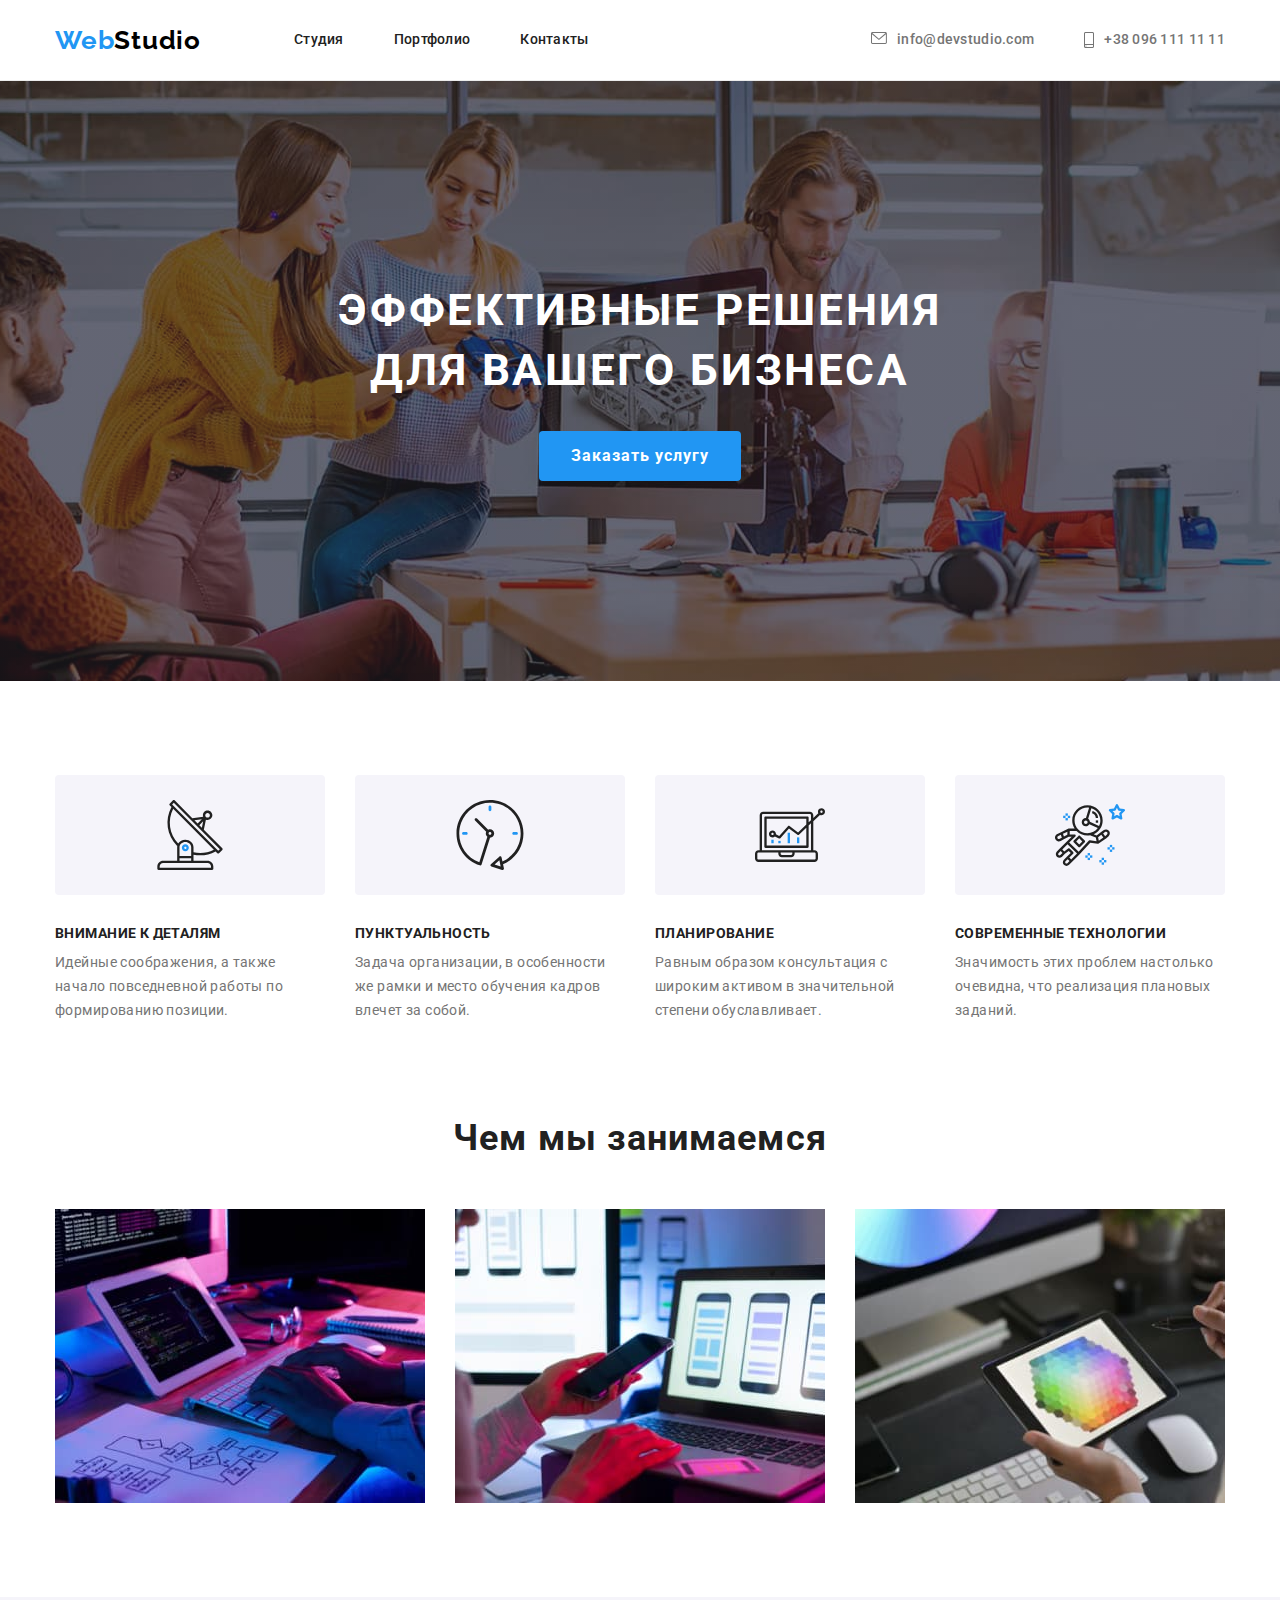
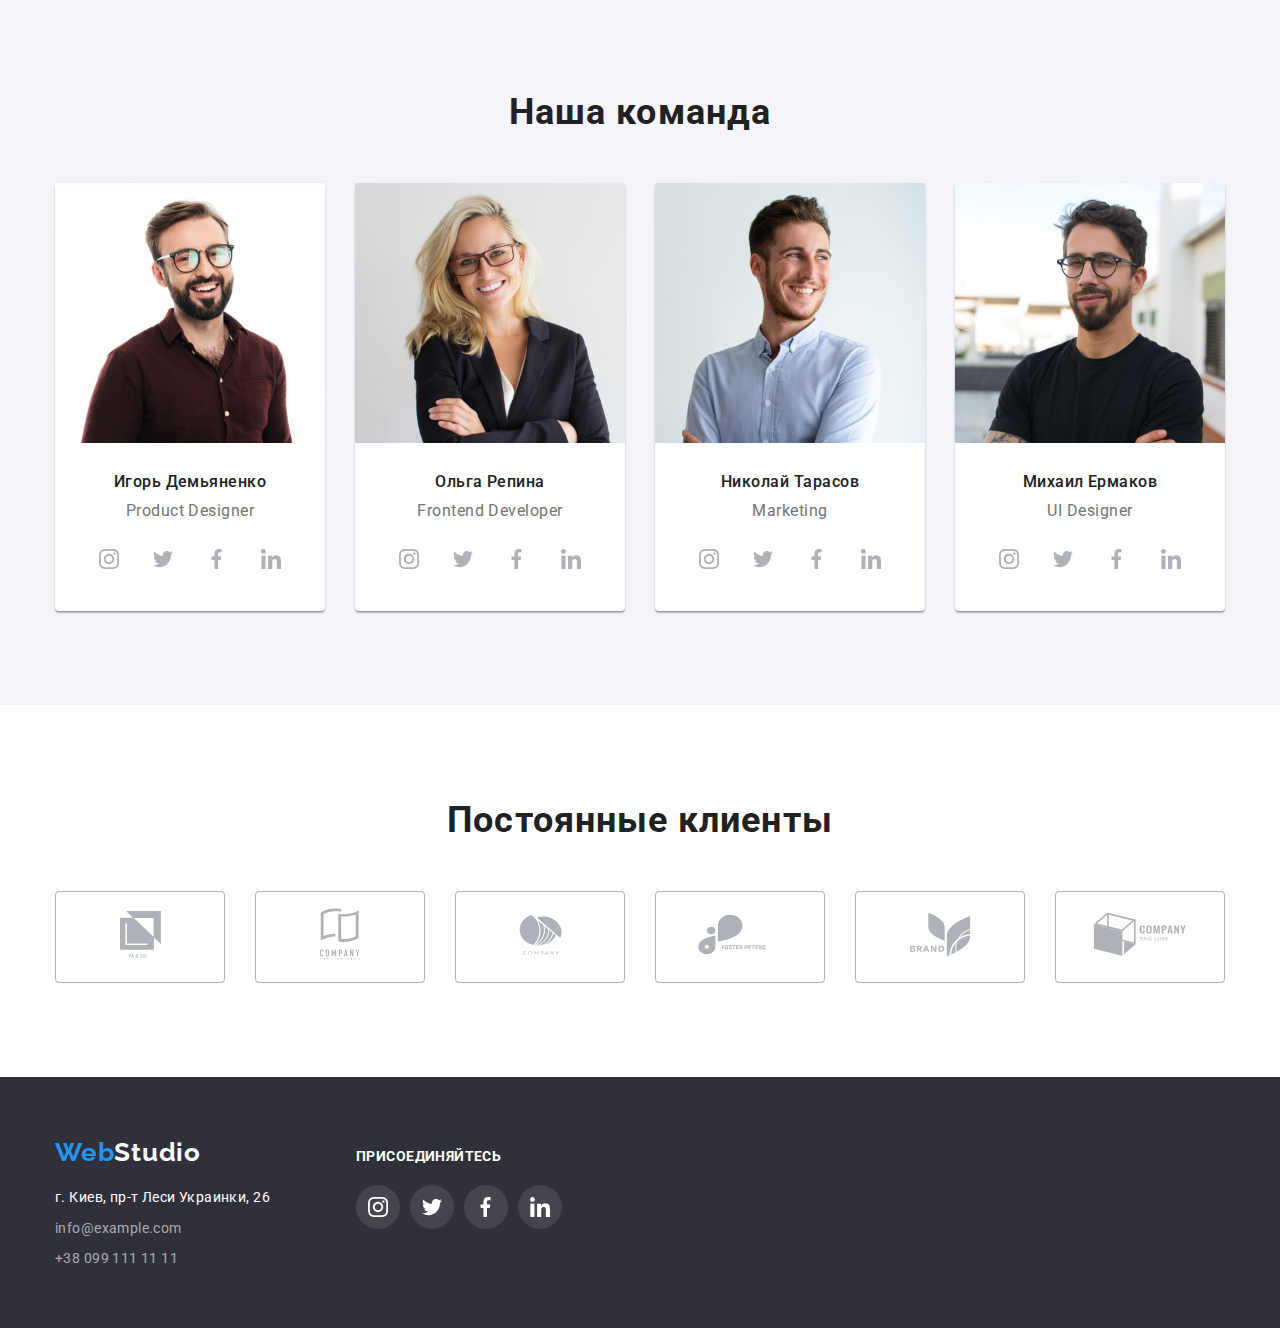
==== index.html @ d99b5629 "Copy hw4" ====
<!DOCTYPE html>
    <html lang="ru">
    <head>
        <meta charset="UTF-8">
        <meta http-equiv="X-UA-Compatible" content="IE=edge">
        <meta name="viewport" content="width=device-width, initial-scale=1.0">
        <title>WebStudio</title>
        <link rel="preconnect" href="https://fonts.googleapis.com">
        <link rel="preconnect" href="https://fonts.gstatic.com" crossorigin>
        <link href="https://fonts.googleapis.com/css2?family=Raleway:wght@700&family=Roboto:wght@400;500;700;900&display=swap" rel="stylesheet">
        <link rel="stylesheet" href="https://cdnjs.cloudflare.com/ajax/libs/modern-normalize/1.1.0/modern-normalize.min.css">
        <link rel="stylesheet" href="./css/styles.css">
    </head>
    <body>
        <!-- Header-->
        
        <header class="header">
            <div class="container">
                <nav class="nav">
                    <a class="logo" href="./index.html"><span class="logo-mod-color">Web</span>Studio</a>
                    <ul class="site-nav">
                        <li class="site-nav-item"><a href="" class="site-nav-link">Студия</a></li>
                        <li class="site-nav-item"><a href="./portfolio.html" class="site-nav-link">Портфолио</a></li>
                        <li class="site-nav-item"><a href="" class="site-nav-link">Контакты</a></li>
                    </ul>
                </nav>
                <ul class="contacts">
                    <li class="contacts-item">
                        <a href="mailto:info@devstudio.com" class="contacts-link mail">
                        <svg class="contacts-link-icon" width="16" height="12">
                            <use href="./images/icons.svg#icon-mail">
                            </use>
                        </svg>
                        info@devstudio.com</a></li>
                    <li class="contacts-item"><a href="tel:+380961111111" class="contacts-link phone">
                        <svg class="contacts-link-icon" width="10" height="16">
                            <use href="./images/icons.svg#icon-smartphone">
                            </use>
                        </svg>
                        +38 096 111 11 11</a></li>
                    
                </ul>
            </div>
        </header>


        
        <!-- Main -->

        <main class="main">
            <section class="hero">
                <h1 class="hero-title">Эффективные решения <br>для вашего бизнеса</h1>
                <button type="button" class="button">Заказать услугу</button>
            </section>


        
            <!-- Advantages block -->

            <section class="section advantages">
                <div class="container">
                    <h2 class="section-title advantages visually-hidden">Наши преимущества</h2>
                    <ul class="advantages-section-list">
                        <li class="advantages-section-item antenna">
                            <div class="advantages-section-item-svg-background">
                                <svg class="advantages-section-item-icon" width="70">
                                    <use href=".//images/icons.svg#icon-antenna"></use>
                                </svg>
                            </div>                            
                            <h3 class="advantages-section-title">Внимание к деталям</h3>
                            <p class="advantages-section-text">
                                Идейные соображения, а также начало повседневной работы по формированию позиции.
                            </p>
                        </li>
                        <li class="advantages-section-item clock">
                            <div class="advantages-section-item-svg-background">
                                <svg class="advantages-section-item-icon" width="70">
                                    <use href=".//images/icons.svg#icon-clock" width="70"></use>
                                </svg>
                            </div>
                            <h3 class="advantages-section-title">Пунктуальность</h3>
                            <p class="advantages-section-text">
                                Задача организации, в особенности же рамки и место обучения кадров влечет за собой.
                            </p>
                        </li>
                        <li class="advantages-section-item diagram">
                            <div class="advantages-section-item-svg-background">
                                <svg class="advantages-section-item-icon" width="70">
                                    <use href=".//images/icons.svg#icon-diagram" width="70"></use>
                                </svg>
                            </div>
                            <h3 class="advantages-section-title">Планирование</h3>
                            <p class="advantages-section-text">
                                Равным образом консультация с широким активом в значительной степени обуславливает.
                            </p>
                        </li>
                        <li class="advantages-section-item astronaut">
                            <div class="advantages-section-item-svg-background">
                                <svg class="advantages-section-item-icon" width="70">
                                    <use href=".//images/icons.svg#icon-astronaut" width="70"></use>
                                </svg>
                            </div>
                            <h3 class="advantages-section-title">Современные технологии</h3>
                            <p class="advantages-section-text">
                                Значимость этих проблем настолько очевидна, что реализация плановых заданий.
                            </p>
                        </li>
                    </ul>
                </div>
            </section>
        
            <!--What we do block-->

            <section class="section works">
                <div class="container">
                    <h2 class="section-title works">Чем мы занимаемся</h2>
                    <ul class="our-works-list">
                        <li>
                            <img src="./images/our-works-images/img1.jpg" alt="Изображение работы 1" width="370">
                        </li>
                        <li>
                            <img src="./images/our-works-images/img2.jpg" alt="Изображение работы 2" width="370">
                        </li>
                        <li>
                            <img src="./images/our-works-images/img3.jpg" alt="Изображение работы 3" width="370">
                        </li>
                    </ul>
                </div>
            </section>

        

            <!--Our team block-->
        
            <section class="section our-team">
                <h2 class="our-team-section-title">Наша команда</h2>
                <div class="container">
                    <ul class="our-team-section-list">
                        <li class="our-team-section-list-item card">
                            <img class="our-team-section-photo" src="./images/our-team-images/img1.jpg" alt="Фото Игорь Демьяненко" width="270">
                            <div class="our-team-section-list-item-text">
                                <h3 class="our-team-member-name">Игорь Демьяненко</h3>
                                <p class="our-team-member-position">Product Designer</p>
                                <ul class="social-media-list">
                                    <li class="social-media-item">
                                        <a href="">
                                            <svg class="social-media-icon" width="20" height="20">
                                                <use href="./images/icons.svg#icon-instagram"></use>
                                            </svg>
                                        </a>   
                                    </li>
                                    <li class="social-media-item">
                                        <a href="">
                                            <svg class="social-media-icon" width="20" height="20">
                                                <use href="./images/icons.svg#icon-twitter"></use>
                                            </svg>
                                        </a>
                                    </li>
                                    <li class="social-media-item">
                                        <a href="">
                                            <svg class="social-media-icon" width="20" height="20">
                                                <use href="./images/icons.svg#icon-facebook"></use>
                                            </svg>
                                        </a>                                        
                                    </li>
                                    <li class="social-media-item">
                                        <a href="">
                                            <svg class="social-media-icon" width="20" height="20">
                                                <use href="./images/icons.svg#icon-linkedin"></use>
                                            </svg>
                                        </a>                                        
                                    </li>
                                </ul>
                            </div>
                            
                        </li>
                        <li class="our-team-section-list-item card">
                            <img class="our-team-section-photo" src="./images/our-team-images/img2.jpg" alt="Фото Ольга Репина" width="270">
                            <div class="our-team-section-list-item-text">
                                <h3 class="our-team-member-name">Ольга Репина</h3>
                                <p class="our-team-member-position">Frontend Developer</p>
                                <ul class="social-media-list">
                                    <li class="social-media-item">
                                        <a href="">
                                            <svg class="social-media-icon" width="20" height="20">
                                                <use href="./images/icons.svg#icon-instagram"></use>
                                            </svg>
                                        </a>
                                    </li>
                                    <li class="social-media-item">
                                        <a href="">
                                            <svg class="social-media-icon" width="20" height="20">
                                                <use href="./images/icons.svg#icon-twitter"></use>
                                            </svg>
                                        </a>
                                    </li>
                                    <li class="social-media-item">
                                        <a href="">
                                            <svg class="social-media-icon" width="20" height="20">
                                                <use href="./images/icons.svg#icon-facebook"></use>
                                            </svg>
                                        </a>
                                    </li>
                                    <li class="social-media-item">
                                        <a href="">
                                            <svg class="social-media-icon" width="20" height="20">
                                                <use href="./images/icons.svg#icon-linkedin"></use>
                                            </svg>
                                        </a>
                                    </li>
                                </ul>
                            </div>                            
                        </li>
                        <li class="our-team-section-list-item card">
                            <img class="our-team-section-photo" src="./images/our-team-images/img3.jpg" alt="Фото Николай Тарасов" width="270">
                            <div class="our-team-section-list-item-text">
                                <h3 class="our-team-member-name">Николай Тарасов</h3>
                                <p class="our-team-member-position">Marketing</p>
                                <ul class="social-media-list">
                                    <li class="social-media-item">
                                        <a href="">
                                            <svg class="social-media-icon" width="20" height="20">
                                                <use href="./images/icons.svg#icon-instagram"></use>
                                            </svg>
                                        </a>   
                                    </li>
                                    <li class="social-media-item">
                                        <a href="">
                                            <svg class="social-media-icon" width="20" height="20">
                                                <use href="./images/icons.svg#icon-twitter"></use>
                                            </svg>
                                        </a>
                                    </li>
                                    <li class="social-media-item">
                                        <a href="">
                                            <svg class="social-media-icon" width="20" height="20">
                                                <use href="./images/icons.svg#icon-facebook"></use>
                                            </svg>
                                        </a>                                        
                                    </li>
                                    <li class="social-media-item">
                                        <a href="">
                                            <svg class="social-media-icon" width="20" height="20">
                                                <use href="./images/icons.svg#icon-linkedin"></use>
                                            </svg>
                                        </a>                                        
                                    </li>
                                </ul>
                            </div>
                            
                        </li>
                        <li class="our-team-section-list-item card">
                            <img class="our-team-section-photo" src="./images/our-team-images/img4.jpg" alt="Фото Михаил Ермаков" width="270">
                            <div class="our-team-section-list-item-text">
                                <h3 class="our-team-member-name">Михаил Ермаков</h3>
                                <p class="our-team-member-position">UI Designer</p>
                                <ul class="social-media-list">
                                    <li class="social-media-item">
                                        <a href="">
                                            <svg class="social-media-icon" width="20" height="20">
                                                <use href="./images/icons.svg#icon-instagram"></use>
                                            </svg>
                                        </a>
                                    </li>
                                    <li class="social-media-item">
                                        <a href="">
                                            <svg class="social-media-icon" width="20" height="20">
                                                <use href="./images/icons.svg#icon-twitter"></use>
                                            </svg>
                                        </a>
                                    </li>
                                    <li class="social-media-item">
                                        <a href="">
                                            <svg class="social-media-icon" width="20" height="20">
                                                <use href="./images/icons.svg#icon-facebook"></use>
                                            </svg>
                                        </a>
                                    </li>
                                    <li class="social-media-item">
                                        <a href="">
                                            <svg class="social-media-icon" width="20" height="20">
                                                <use href="./images/icons.svg#icon-linkedin"></use>
                                            </svg>
                                        </a>
                                    </li>
                                </ul>
                            </div>   
                        </li>
                    </ul>
                </div>
            </section>


            <!-- Our clients -->
            <section class="section our-clients">
                <div class="container">
                    <h2 class="section-title clients">Постоянные клиенты</h2>
                        <ul class="our-clients-list">
                            <li class="our-clients-list-item">
                                <a href="" class="our-clients-list-item-link">
                                    <svg class="our-clients-icon" width="41" height="47">
                                        <use href="./images/icons.svg#icon-group"></use>
                                    </svg>
                                </a>                                
                            </li>
                            <li class="our-clients-list-item">
                                <a href="">
                                    <svg class="our-clients-icon" width="40" height="52">
                                        <use href="./images/icons.svg#icon-group-1"></use>
                                    </svg>
                                </a>                                
                            </li>
                            <li class="our-clients-list-item">
                                <a href="">
                                    <svg class="our-clients-icon" width="43" height="41">
                                        <use href="./images/icons.svg#icon-group-2"></use>
                                    </svg>
                                </a>                                
                            </li>
                            <li class="our-clients-list-item">
                                <a href="">
                                    <svg class="our-clients-icon" width="84" height="41">
                                        <use href="./images/icons.svg#icon-group-3"></use>
                                    </svg>
                                </a>                                
                            </li>
                            <li class="our-clients-list-item">
                                <a href="">
                                    <svg class="our-clients-icon" width="63" height="45">
                                        <use href="./images/icons.svg#icon-group-4"></use>
                                    </svg>
                                </a>                                
                            </li>
                            <li class="our-clients-list-item">
                                <a href="">
                                    <svg class="our-clients-icon" width="94" height="44">
                                        <use href="./images/icons.svg#icon-group-5"></use>
                                    </svg>
                                </a>                                
                            </li>
                        </ul>
                </div>
            </section>
        </main>
        
        

        <!-- Footer  -->

        <footer class="footer">
            <div class="container">
                <div class="footer-address-section">
                    <a class="logo bottom" href="./index.html"><span class="logo-mod-color">Web</span>Studio</a>
                    <address>
                        <ul class="address">
                            <li class="address-list-item"><a href="https://goo.gl/maps/eCUYpjaDpkrnBJZcA" target="_blank"
                                    rel="noopener noreferrer" class="adress-location">г. Киев, пр-т
                                    Леси
                                    Украинки, 26</a></li>
                            <li class="address-list-item"><a href="mailto:info@example.com"
                                    class="adress-contacts-link">info@example.com</a></li>
                            <li class="address-list-item"><a href="tel:+380991111111" class="adress-contacts-link">+38 099 111 11 11</a>
                            </li>
                        </ul>
                    </address>
                </div>
                <div class="footer-social-media-section">
                    <p class="footer-social-media-title">Присоединяйтесь</p>
                    <ul class="social-media-list">
                        <li class="social-media-item bottom">
                            <a href="">
                                <svg class="social-media-icon" width="20" height="20">
                                    <use href="./images/icons.svg#icon-instagram"></use>
                                </svg>
                            </a>
                        </li>
                        <li class="social-media-item bottom">
                            <a href="">
                                <svg class="social-media-icon" width="20" height="20">
                                    <use href="./images/icons.svg#icon-twitter"></use>
                                </svg>
                            </a>
                        </li>
                        <li class="social-media-item bottom">
                            <a href="">
                                <svg class="social-media-icon" width="20" height="20">
                                    <use href="./images/icons.svg#icon-facebook"></use>
                                </svg>
                            </a>
                        </li>
                        <li class="social-media-item bottom">
                            <a href="">
                                <svg class="social-media-icon" width="20" height="20">
                                    <use href="./images/icons.svg#icon-linkedin"></use>
                                </svg>
                            </a>
                        </li>
                    </ul>

                </div>
                
            </div>           
        </footer>
    </body>
    </html>
---- css/styles.css ----
:root {
  --main-background-color: #ffffff;
  --second-background-color: #2f303a;
  --third-background-color: #f5f4fa;
  --accent-color: #2196f3;
  --main-content-text-color: #212121;
  --second-content-text-color: #757575;
  --card-border-color: #eeeeee;
  --passive-icon-color: #afb1b8;
}

/* Global */

body {
  font-family: 'Roboto', sans-serif;
  background-color: var(--main-background-color);
  color: var(--main-content-text-color);
}

a {
  text-decoration: none;
  color: inherit;
}
ul {
  list-style: none;
  padding: 0;
  margin: 0;
}
h1,
h2,
h3,
p {
  margin: 0 0;
}
img {
  display: block;
  max-width: 100%;
  height: auto;
}
.container {
  margin: 0 auto;
  padding-left: 15px;
  padding-right: 15px;
  width: 1200px;
}
.section {
  padding-top: 94px;
  padding-bottom: 94px;
}
.card {
  box-shadow: 0px 1px 3px rgba(0, 0, 0, 0.12), 0px 1px 1px rgba(0, 0, 0, 0.14),
    0px 2px 1px rgba(0, 0, 0, 0.2);
}
.visually-hidden {
  position: absolute;
  width: 1px;
  height: 1px;
  margin: -1px;
  border: 0;
  padding: 0;
  white-space: nowrap;
  clip-path: inset(100%);
  clip: rect(0 0 0 0);
  overflow: hidden;
}

/* Header */

.header {
  border-bottom: 1px solid #ececec;
}
.header .container {
  display: flex;
}
.nav {
  display: flex;
  align-items: center;
}
.site-nav {
  display: flex;
  flex-direction: row;
  justify-content: space-between;
  align-items: center;
  margin-left: 93px;
}
.contacts {
  display: flex;
  flex-direction: row;
  justify-content: space-between;
  align-items: center;
  margin-left: auto;
}
.logo {
  font-family: 'Raleway', sans-serif;
  font-weight: 700;
  font-size: 26px;
  line-height: 1.17;
  letter-spacing: 0.03em;
  color: #000000;
}
.logo-mod-color {
  color: var(--accent-color);
}
.site-nav-item,
.contacts-item {
  margin-right: 50px;
}
.site-nav-item:last-child,
.contacts-item:last-child {
  margin-right: 0;
}

.site-nav-link,
.contacts-link {
  display: inline-flex;
  text-align: center;
  color: var(--main-content-text-color);
  font-weight: 500;
  font-size: 14px;
  line-height: 1.14;
  letter-spacing: 0.02em;
  padding: 32px 0px 32px;
}
.contacts-link-icon {
  margin-right: 10px;
  fill: currentColor;
}
.site-nav-link:hover,
.site-nav-link:focus {
  color: var(--accent-color);
}
.contacts-link {
  color: var(--second-content-text-color);
}
.contacts-link:hover,
.contacts-link:focus {
  color: var(--accent-color);
}

/* Main */

.hero {
  background-color: var(--second-background-color);
  max-width: 1600px;
  margin-left: auto;
  margin-right: auto;
  text-align: center;
  padding: 200px;
  background-image: linear-gradient(to right, rgba(47, 48, 58, 0.4), rgba(47, 48, 58, 0.4)),
    url(../images/hero/hero_background.jpg);
  background-position: center;
  background-repeat: no-repeat;
  background-size: cover;
}
.hero-title {
  width: 695px;
  color: var(--main-background-color);
  text-transform: uppercase;
  font-size: 44px;
  line-height: 1.36;
  letter-spacing: 0.06em;
  margin: 0 auto 30px auto;
}
.button {
  display: inline-block;
  padding: 10px 32px;
  border-radius: 4px;
  border: none;
  outline: none;
  background-color: var(--accent-color);
  color: var(--main-background-color);
  font-family: inherit;
  font-weight: 700;
  font-size: 16px;
  line-height: 1.88;
  letter-spacing: 0.06em;
  cursor: pointer;
}
.active {
  color: var(--accent-color);
}

/* Advantages section */

.advantages-section-list {
  display: flex;
  flex-direction: row;
  justify-content: space-between;
}
.advantages-section-item {
  display: inline-block;
  max-width: 270px;
}
.advantages-section-item-svg-background {
  display: flex;
  background-color: var(--third-background-color);
  border-radius: 4px;
  margin-bottom: 30px;
  justify-content: center;
}
.advantages-section-item-icon {
  height: 120px;
}
.advantages-section-title {
  margin-bottom: 10px;
  font-size: 14px;
  font-weight: 700;
  line-height: 1.17;
  text-align: left;
  letter-spacing: 0.03em;
  text-transform: uppercase;
}
.advantages-section-text {
  color: var(--second-content-text-color);
  font-size: 14px;
  font-weight: 400;
  line-height: 1.71;
  text-align: left;
  letter-spacing: 0.03em;
}

/* What we do section */

.section.works {
  padding-top: 0;
}

.section-title.works {
  font-size: 36px;
  line-height: 1.17;
  text-align: center;
  letter-spacing: 0.03em;
  margin-bottom: 50px;
}
.our-works-list {
  display: flex;
  flex-direction: row;
  justify-content: space-between;
}

/* Our team section */

.section.our-team {
  background-color: var(--third-background-color);
}
.our-team-section-title {
  text-align: center;
  margin-bottom: 50px;
  font-weight: 700;
  font-size: 36px;
  line-height: 1.17;
  letter-spacing: 0.03em;
}
.our-team-section-list {
  display: flex;
  flex-direction: row;
  justify-content: space-between;
}
.our-team-section-list-item {
  background-color: var(--main-background-color);
  border-radius: 4px;
}
.our-team-section-list-item-text {
  text-align: center;
  padding: 30px 32px;
}
.our-team-member-name {
  font-weight: 500;
  font-size: 16px;
  line-height: 1.17;
  letter-spacing: 0.03em;
  margin-bottom: 10px;
}
.our-team-member-position {
  color: var(--second-content-text-color);
  font-weight: 400;
  font-size: 16px;
  line-height: 1.17;
  letter-spacing: 0.03em;
  margin-bottom: 16px;
}
.social-media-list {
  display: flex;
  justify-content: space-between;
}
.social-media-item {
  width: 44px;
  height: 44px;
  padding: 12px;
  border-radius: 50%;
  color: var(--passive-icon-color);
}
.social-media-icon {
  fill: currentColor;
}
.social-media-item:hover,
.social-media-item:focus {
  color: var(--main-background-color);
  background-color: var(--accent-color);
  cursor: pointer;
}

/* Our clients */
.section-title.clients {
  font-weight: 700;
  font-size: 36px;
  line-height: 1.17;
  text-align: center;
  letter-spacing: 0.03em;
  margin-bottom: 50px;
}
.our-clients-list {
  display: flex;
  justify-content: space-between;
}
.our-clients-list-item {
  color: var(--passive-icon-color);
  display: flex;
  justify-content: center;
  align-items: center;
  width: 170px;
  height: 92px;
  border: 1px solid var(--passive-icon-color);
  border-radius: 4px;
  padding: 16px 32px;
}
.our-clients-icon {
  fill: currentColor;
}
.our-clients-list-item:hover,
.our-clients-list-item:focus {
  color: var(--accent-color);
  border-color: var(--accent-color);
  cursor: pointer;
}

/* Footer */

.footer {
  color: var(--main-background-color);
  background-color: var(--second-background-color);
  padding-top: 60px;
  padding-bottom: 60px;
}
.logo.bottom {
  display: inline-block;
  color: inherit;
  margin-bottom: 20px;
}
.address {
  width: 231px;
}
.adress-contacts-link,
.adress-location {
  display: inline-block;
  font-style: normal;
  font-weight: 400;
  font-size: 14px;
  line-height: 1.46;
  letter-spacing: 0.03em;
}
.address-list-item {
  margin-bottom: 10px;
}
.address-list-item:last-child {
  margin-bottom: 0;
}
.adress-contacts-link:hover,
.adress-contacts-link:focus {
  color: var(--accent-color);
}
.adress-contacts-link {
  color: rgba(255, 255, 255, 0.6);
}
.footer .container {
  display: flex;
  align-items: baseline;
}
.footer-social-media-section {
  width: 206px;
  margin-left: 70px;
}
.footer-social-media-title {
  font-weight: 700;
  font-size: 14px;
  line-height: 1.14;
  letter-spacing: 0.03em;
  text-transform: uppercase;

  margin-bottom: 20px;
}
.social-media-item.bottom {
  background-color: rgba(255, 255, 255, 0.1);
  color: currentColor;
}
.social-media-item.bottom:hover,
.social-media-item.bottom:focus {
  background-color: var(--accent-color);
  cursor: pointer;
}
/* Portfolio */

/* Our projects */

.our-projects-button-list {
  display: flex;
  justify-content: center;
  margin-bottom: 50px;
}
.button-filter {
  background-color: var(--third-background-color);
  font-family: inherit;
  font-weight: 500;
  font-size: 16px;
  line-height: 1.63;
  letter-spacing: 0.03em;
  padding: 6px 22px;
  border-radius: 4px;
  border-color: transparent;
  cursor: pointer;
}

.our-projects-button-list-item:not(:last-child) {
  margin-right: 8px;
}
.button-filter:hover,
.button-filter:focus {
  background-color: var(--accent-color);
  color: var(--main-background-color);
  box-shadow: 0px 3px 1px rgba(0, 0, 0, 0.1), 0px 1px 2px rgba(0, 0, 0, 0.08),
    0px 2px 2px rgba(0, 0, 0, 0.12);
}

/* Our projects */
.our-projects-list {
  display: flex;
  flex-direction: row;
  flex-wrap: wrap;
}
.our-projects-list-item-text {
  padding: 20px 24px;
}
.project-title {
  margin-bottom: 4px;
  font-weight: 700;
  font-size: 18px;
  line-height: 2;
  letter-spacing: 0.06em;
  text-align: left;
}
.project-type {
  color: var(--second-content-text-color);
  font-weight: 400;
  font-size: 16px;
  line-height: 1.88;
  letter-spacing: 0.03em;
  text-align: left;
}
.our-projects-list-item {
  display: inline-block;
  width: calc((100% - 60px) / 3);
  margin-bottom: 30px;
  margin-right: 30px;
  border-style: solid;
  border-width: 1px;
  border-color: var(--card-border-color);
}
.our-projects-list-item-link {
  display: block;
}
.our-projects-list-item-link:hover,
.our-projects-list-item-link:focus {
  box-shadow: 0px 1px 1px rgba(0, 0, 0, 0.12), 0px 4px 4px rgba(0, 0, 0, 0.06),
    1px 4px 6px rgba(0, 0, 0, 0.16);
}

.our-projects-list-item:nth-child(3n) {
  margin-right: 0;
}
.our-projects-list-item:nth-last-child(-n + 3) {
  margin-bottom: 0;
}
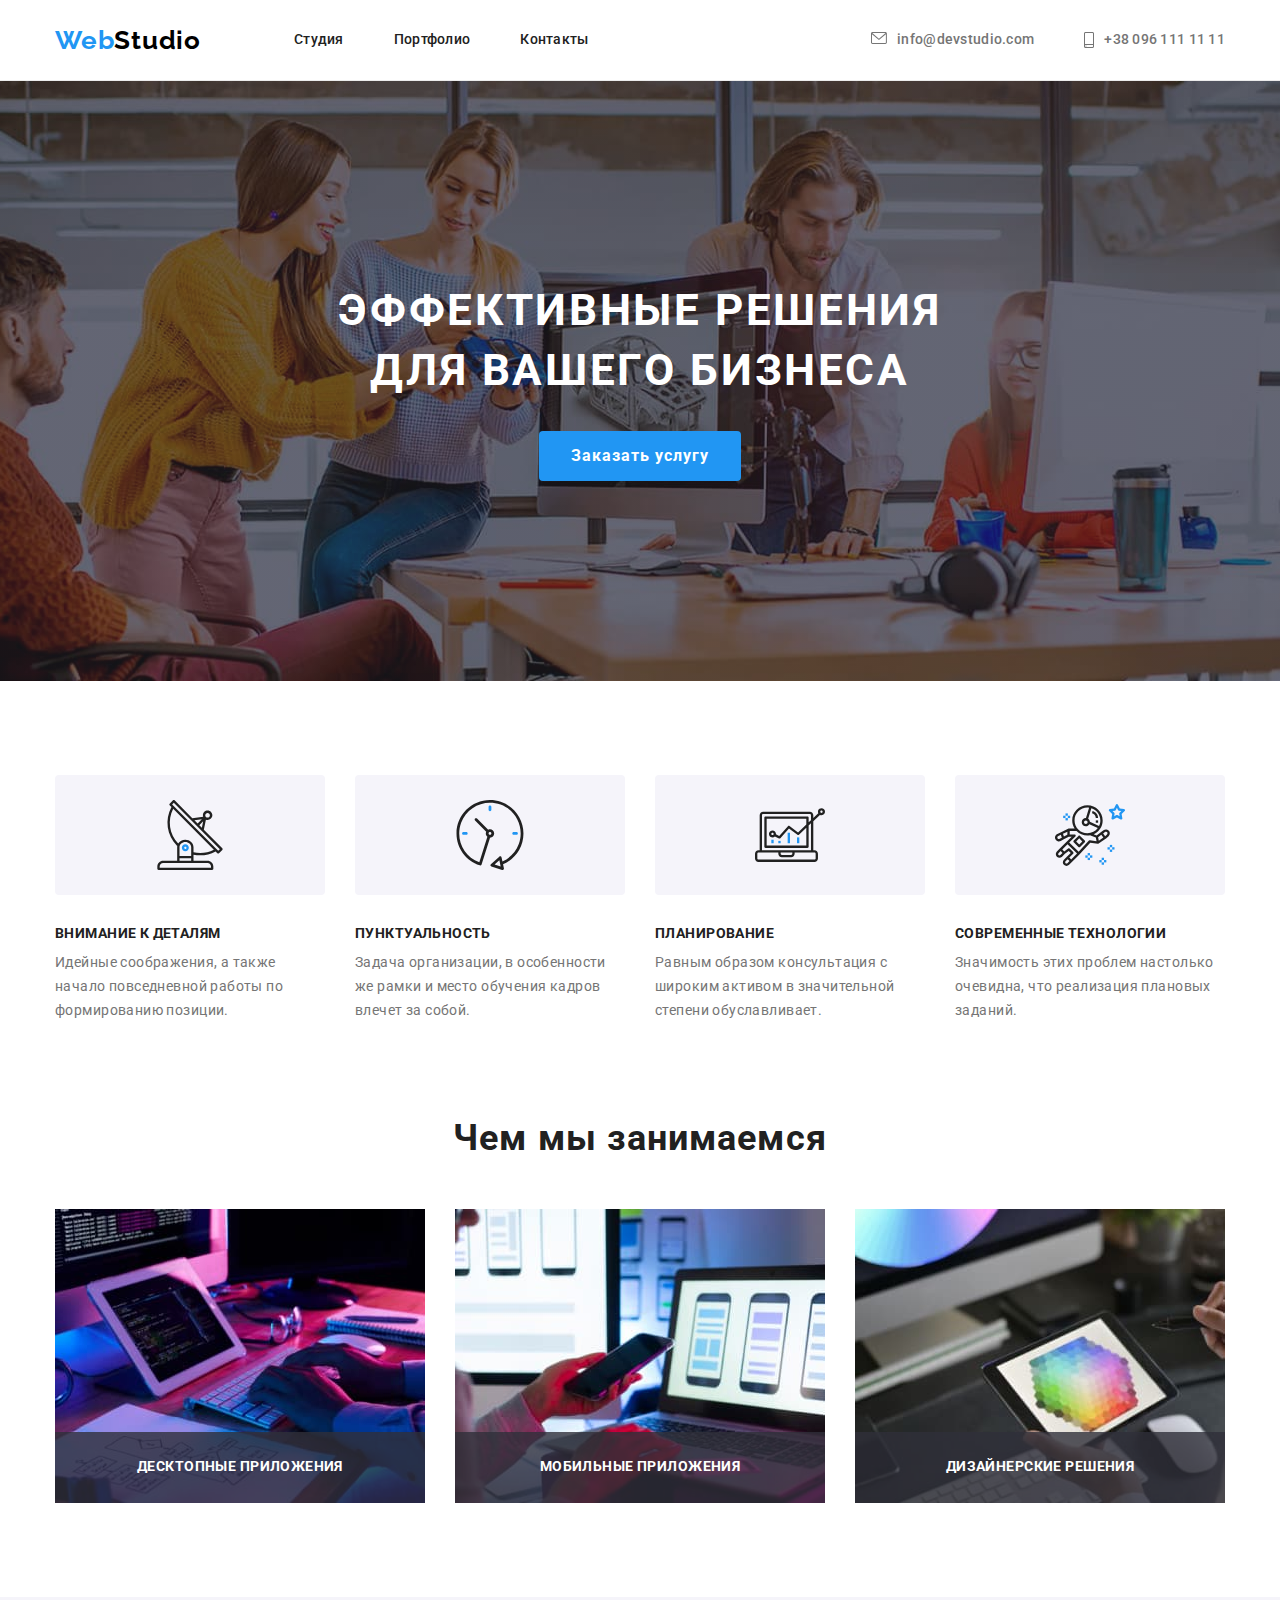
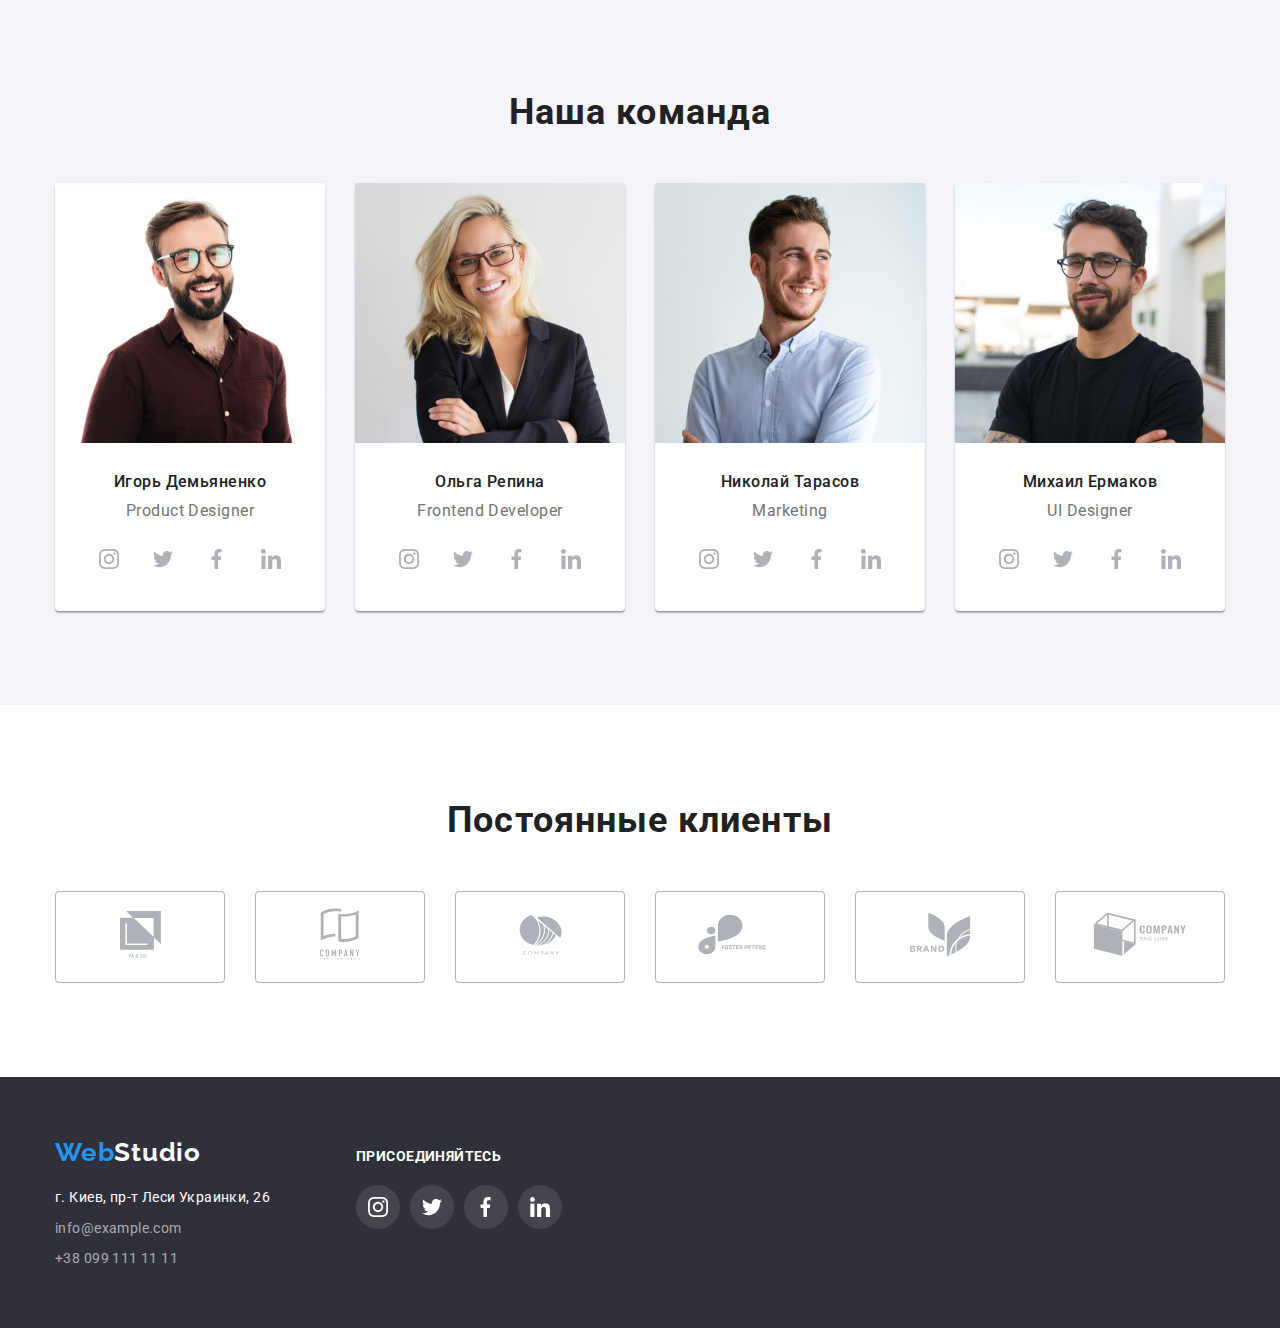
==== commit 87d550b5: "add works-card cover" ====
--- a/index.html
+++ b/index.html
@@ -50,7 +50,7 @@
         <main class="main">
             <section class="hero">
                 <h1 class="hero-title">Эффективные решения <br>для вашего бизнеса</h1>
-                <button type="button" class="button">Заказать услугу</button>
+                <button data-modal-open type="button" class="button">Заказать услугу</button>
             </section>
 
 
@@ -116,13 +116,28 @@
                     <h2 class="section-title works">Чем мы занимаемся</h2>
                     <ul class="our-works-list">
                         <li>
-                            <img src="./images/our-works-images/img1.jpg" alt="Изображение работы 1" width="370">
+                            <div class="our-works-list-item-cover">
+                                <img src="./images/our-works-images/img1.jpg" alt="Изображение работы 1" width="370">
+                                <p class="our-works-list-item-cover-text">
+                                    Десктопные приложения
+                                </p>
+                            </div>
                         </li>
                         <li>
-                            <img src="./images/our-works-images/img2.jpg" alt="Изображение работы 2" width="370">
+                            <div class="our-works-list-item-cover">
+                                <img src="./images/our-works-images/img2.jpg" alt="Изображение работы 2" width="370">
+                                <p class="our-works-list-item-cover-text">
+                                    Мобильные приложения
+                                </p>
+                            </div>
                         </li>
                         <li>
-                            <img src="./images/our-works-images/img3.jpg" alt="Изображение работы 3" width="370">
+                            <div class="our-works-list-item-cover">
+                                <img src="./images/our-works-images/img3.jpg" alt="Изображение работы 3" width="370">
+                                <p class="our-works-list-item-cover-text">
+                                    Дизайнерские решения
+                                </p>
+                            </div>
                         </li>
                     </ul>
                 </div>
@@ -401,5 +416,16 @@
                 
             </div>           
         </footer>
+
+
+
+        <!-- Modal window -->
+
+        <div class="backdrop is-hidden" data-modal>
+            <div class="modal">
+                <button data-modal-close type="button"></button>
+            </div>
+        </div>
+        <script src="./js/modal.js"></script>
     </body>
     </html>--- a/css/styles.css
+++ b/css/styles.css
@@ -7,6 +7,8 @@
   --second-content-text-color: #757575;
   --card-border-color: #eeeeee;
   --passive-icon-color: #afb1b8;
+
+  --animation-timing-function: cubic-bezier(0.4, 0, 0.2, 1);
 }
 
 /* Global */
@@ -63,6 +65,58 @@
   clip: rect(0 0 0 0);
   overflow: hidden;
 }
+.backdrop {
+  position: fixed;
+  top: 0;
+  left: 0;
+  
+  width: 100vw;
+  height: 100vh;
+  
+  background-color: rgba(0, 0, 0, 0.2);
+
+  opacity: 1;
+  transition: opacity 250ms var(--animation-timing-function);
+  }
+.backdrop.is-hidden {
+  opacity: 0;
+  pointer-events: none;
+}
+.backdrop.is-hidden .modal {
+  transform: translate(-50%, -50%) scale(1.1);
+}
+.modal {
+  position: absolute;
+
+  top: 50%;
+  left: 50%;
+  transform: translate(-50%, -50%) scale(1);
+
+  width: 528px;
+  height: 581px;
+
+
+  background: var(--main-background-color);
+  box-shadow: 0px 1px 3px rgba(0, 0, 0, 0.12),  0px 1px 1px rgba(0, 0, 0, 0.14),  0px 2px 1px rgba(0, 0, 0, 0.2);
+  border-radius: 4px;
+
+  transition: transform 250ms var(--animation-timing-function);
+}
+.modal button {
+  position: absolute;
+  top: 8px;
+  right: 8px;
+
+  width: 30px;
+  height: 30px;
+
+  background-color: var(--main-background-color);
+  border-radius: 50%;
+  border: 1px solid rgba(0, 0, 0, 0.1);
+  background-image: url(../images/x.svg);
+  background-repeat: no-repeat;
+  background-position: center;
+}
 
 /* Header */
 
@@ -104,6 +158,8 @@
 .site-nav-item,
 .contacts-item {
   margin-right: 50px;
+
+  position: relative;
 }
 .site-nav-item:last-child,
 .contacts-item:last-child {
@@ -119,7 +175,24 @@
   font-size: 14px;
   line-height: 1.14;
   letter-spacing: 0.02em;
-  padding: 32px 0px 32px;
+  padding: 32px 0px 32px;  
+}
+.site-nav-link::after {
+  content: '';
+  position: absolute;
+  bottom: 0;
+
+  width: 100%;
+  height: 4px;
+  border-radius: 2px;
+
+
+  background-color: var(--accent-color);
+  transform: scaleX(0);
+  transition: transform 250ms var(--animation-timing-function);
+}
+.site-nav-link:hover::after {
+  transform: scaleX(1);
 }
 .contacts-link-icon {
   margin-right: 10px;
@@ -179,7 +252,16 @@
 .active {
   color: var(--accent-color);
 }
-
+.site-nav-link.active::after {
+  content: '';
+  position: absolute;
+  bottom: 0;
+  width: 100%;
+  height: 4px;
+  border-radius: 2px;
+  transform: scaleX(1);
+  background-color: var(--accent-color);
+}
 /* Advantages section */
 
 .advantages-section-list {
@@ -236,6 +318,29 @@
   display: flex;
   flex-direction: row;
   justify-content: space-between;
+}
+.our-works-list-item-cover {
+  position: relative;
+}
+.our-works-list-item-cover-text {
+  position: absolute;
+  bottom: 0;
+
+  width: 100%;
+  height: 24%;
+
+  display: flex;
+  justify-content: center;
+  padding: 27px 0;
+
+  font-weight: 700;
+  font-size: 14px;
+  line-height: 1.14;
+  letter-spacing: 0.03em;
+  text-transform: uppercase;
+  color: var(--main-background-color);
+
+  background-color: rgba(47, 48, 58, 0.8);;
 }
 
 /* Our team section */
@@ -468,11 +573,39 @@
 .our-projects-list-item-link {
   display: block;
 }
+.projects-list-item-cover {
+  position: relative;
+  overflow: hidden;
+}
+.projects-list-item-cover-text {
+  position: absolute;
+  top: 0;  
+
+  width: 100%;
+  height: 100%;
+
+  transform: translateY(101%);
+  transition: transform 250ms var(--animation-timing-function);
+
+  padding: 63px 24px;
+  font-weight: 400;
+  font-size: 18px;
+  line-height: 1.56;
+  letter-spacing: 0.03em;
+
+  color: var(--main-background-color);
+  background-color: rgba(33, 150, 243, 0.9);;
+  
+}
 .our-projects-list-item-link:hover,
 .our-projects-list-item-link:focus {
   box-shadow: 0px 1px 1px rgba(0, 0, 0, 0.12), 0px 4px 4px rgba(0, 0, 0, 0.06),
     1px 4px 6px rgba(0, 0, 0, 0.16);
 }
+.our-projects-list-item-link:hover .projects-list-item-cover-text,
+.our-projects-list-item-link:focus .projects-list-item-cover-text {
+  transform: translateY(0%);
+}
 
 .our-projects-list-item:nth-child(3n) {
   margin-right: 0;
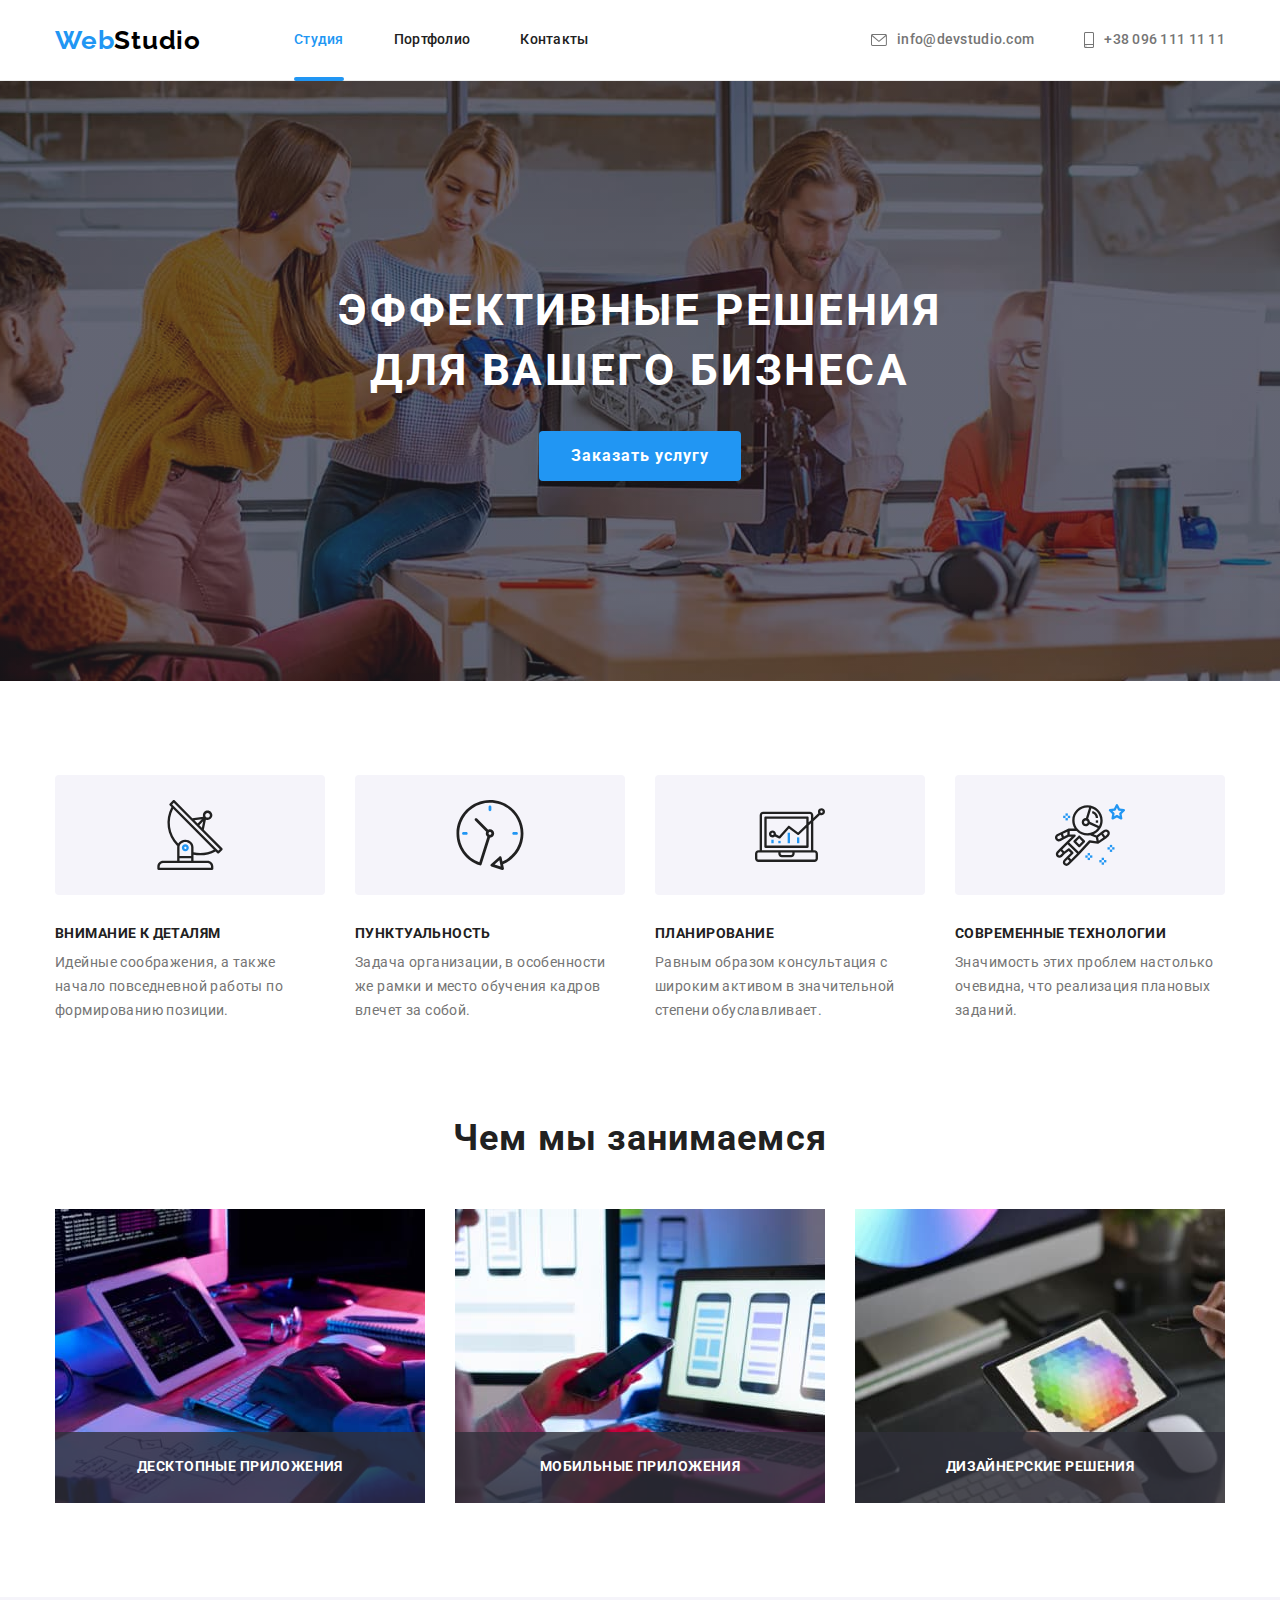
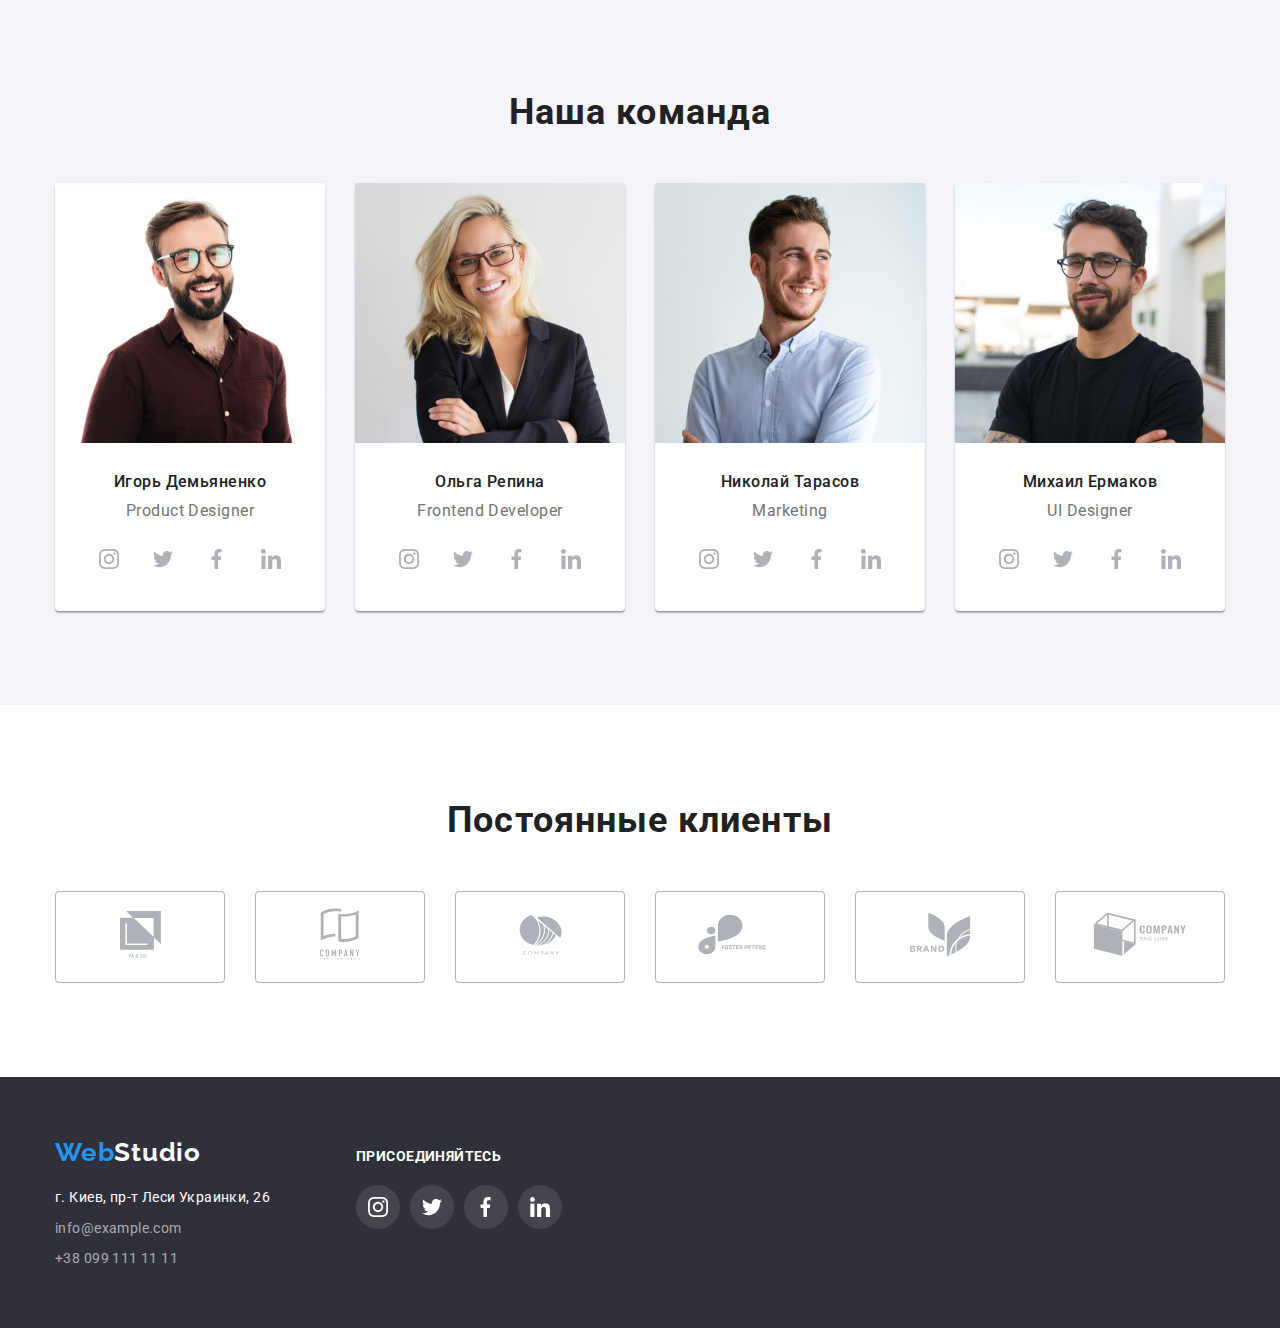
==== commit 314a86c4: "add animations to hover and focus" ====
--- a/index.html
+++ b/index.html
@@ -19,7 +19,7 @@
                 <nav class="nav">
                     <a class="logo" href="./index.html"><span class="logo-mod-color">Web</span>Studio</a>
                     <ul class="site-nav">
-                        <li class="site-nav-item"><a href="" class="site-nav-link">Студия</a></li>
+                        <li class="site-nav-item"><a href="./index.html" class="site-nav-link active">Студия</a></li>
                         <li class="site-nav-item"><a href="./portfolio.html" class="site-nav-link">Портфолио</a></li>
                         <li class="site-nav-item"><a href="" class="site-nav-link">Контакты</a></li>
                     </ul>
@@ -384,28 +384,28 @@
                     <ul class="social-media-list">
                         <li class="social-media-item bottom">
                             <a href="">
-                                <svg class="social-media-icon" width="20" height="20">
+                                <svg class="social-media-icon bottom" width="20" height="20">
                                     <use href="./images/icons.svg#icon-instagram"></use>
                                 </svg>
                             </a>
                         </li>
                         <li class="social-media-item bottom">
                             <a href="">
-                                <svg class="social-media-icon" width="20" height="20">
+                                <svg class="social-media-icon bottom" width="20" height="20">
                                     <use href="./images/icons.svg#icon-twitter"></use>
                                 </svg>
                             </a>
                         </li>
                         <li class="social-media-item bottom">
                             <a href="">
-                                <svg class="social-media-icon" width="20" height="20">
+                                <svg class="social-media-icon bottom" width="20" height="20">
                                     <use href="./images/icons.svg#icon-facebook"></use>
                                 </svg>
                             </a>
                         </li>
                         <li class="social-media-item bottom">
                             <a href="">
-                                <svg class="social-media-icon" width="20" height="20">
+                                <svg class="social-media-icon bottom" width="20" height="20">
                                     <use href="./images/icons.svg#icon-linkedin"></use>
                                 </svg>
                             </a>
--- a/css/styles.css
+++ b/css/styles.css
@@ -169,18 +169,19 @@
 .site-nav-link,
 .contacts-link {
   display: inline-flex;
-  text-align: center;
   color: var(--main-content-text-color);
   font-weight: 500;
   font-size: 14px;
   line-height: 1.14;
   letter-spacing: 0.02em;
-  padding: 32px 0px 32px;  
+  padding: 32px 0px 32px;
+  align-items: center;  
+  transition: color 250ms var(--animation-timing-function);
 }
 .site-nav-link::after {
   content: '';
   position: absolute;
-  bottom: 0;
+  bottom: -1px;
 
   width: 100%;
   height: 4px;
@@ -204,6 +205,7 @@
 }
 .contacts-link {
   color: var(--second-content-text-color);
+  transition: color 250ms var(--animation-timing-function);
 }
 .contacts-link:hover,
 .contacts-link:focus {
@@ -249,13 +251,17 @@
   letter-spacing: 0.06em;
   cursor: pointer;
 }
+.button:hover,
+.button:focus {
+  box-shadow: 0px 4px 4px rgba(0, 0, 0, 0.15);
+}
 .active {
   color: var(--accent-color);
 }
 .site-nav-link.active::after {
   content: '';
   position: absolute;
-  bottom: 0;
+  bottom: -1px;
   width: 100%;
   height: 4px;
   border-radius: 2px;
@@ -393,17 +399,23 @@
   height: 44px;
   padding: 12px;
   border-radius: 50%;
-  color: var(--passive-icon-color);
+  background-color: var(--main-background-color);
+  transition: background-color 250ms var(--animation-timing-function);
 }
 .social-media-icon {
-  fill: currentColor;
+  fill: var(--passive-icon-color);
+  transition: color 250ms var(--animation-timing-function);
 }
 .social-media-item:hover,
 .social-media-item:focus {
-  color: var(--main-background-color);
   background-color: var(--accent-color);
   cursor: pointer;
 }
+.social-media-item:hover .social-media-icon,
+.social-media-item:focus .social-media-icon {
+  fill: var(--main-background-color);
+}
+
 
 /* Our clients */
 .section-title.clients {
@@ -428,15 +440,21 @@
   border: 1px solid var(--passive-icon-color);
   border-radius: 4px;
   padding: 16px 32px;
-}
-.our-clients-icon {
-  fill: currentColor;
+  transition: border-color 250ms var(--animation-timing-function);
 }
 .our-clients-list-item:hover,
 .our-clients-list-item:focus {
   color: var(--accent-color);
   border-color: var(--accent-color);
   cursor: pointer;
+}
+.our-clients-icon {
+  fill: var(--passive-icon-color);
+  transition: fill 250ms var(--animation-timing-function);
+}
+.our-clients-list-item:hover .our-clients-icon,
+.our-clients-list-item:focus .our-clients-icon {
+  fill: var(--accent-color);
 }
 
 /* Footer */
@@ -463,6 +481,7 @@
   font-size: 14px;
   line-height: 1.46;
   letter-spacing: 0.03em;
+  transition: color 250ms var(--animation-timing-function);
 }
 .address-list-item {
   margin-bottom: 10px;
@@ -496,7 +515,10 @@
 }
 .social-media-item.bottom {
   background-color: rgba(255, 255, 255, 0.1);
-  color: currentColor;
+  transition: background-color 250ms var(--animation-timing-function);
+}
+.social-media-icon.bottom {
+  fill: var(--main-background-color);
 }
 .social-media-item.bottom:hover,
 .social-media-item.bottom:focus {
@@ -523,6 +545,7 @@
   border-radius: 4px;
   border-color: transparent;
   cursor: pointer;
+  transition: color 250ms var(--animation-timing-function), background-color 250ms var(--animation-timing-function), box-shadow 250ms var(--animation-timing-function);
 }
 
 .our-projects-button-list-item:not(:last-child) {
@@ -532,8 +555,7 @@
 .button-filter:focus {
   background-color: var(--accent-color);
   color: var(--main-background-color);
-  box-shadow: 0px 3px 1px rgba(0, 0, 0, 0.1), 0px 1px 2px rgba(0, 0, 0, 0.08),
-    0px 2px 2px rgba(0, 0, 0, 0.12);
+  box-shadow: 0px 3px 1px rgba(0, 0, 0, 0.1), 0px 1px 2px rgba(0, 0, 0, 0.08), 0px 2px 2px rgba(0, 0, 0, 0.12);
 }
 
 /* Our projects */
